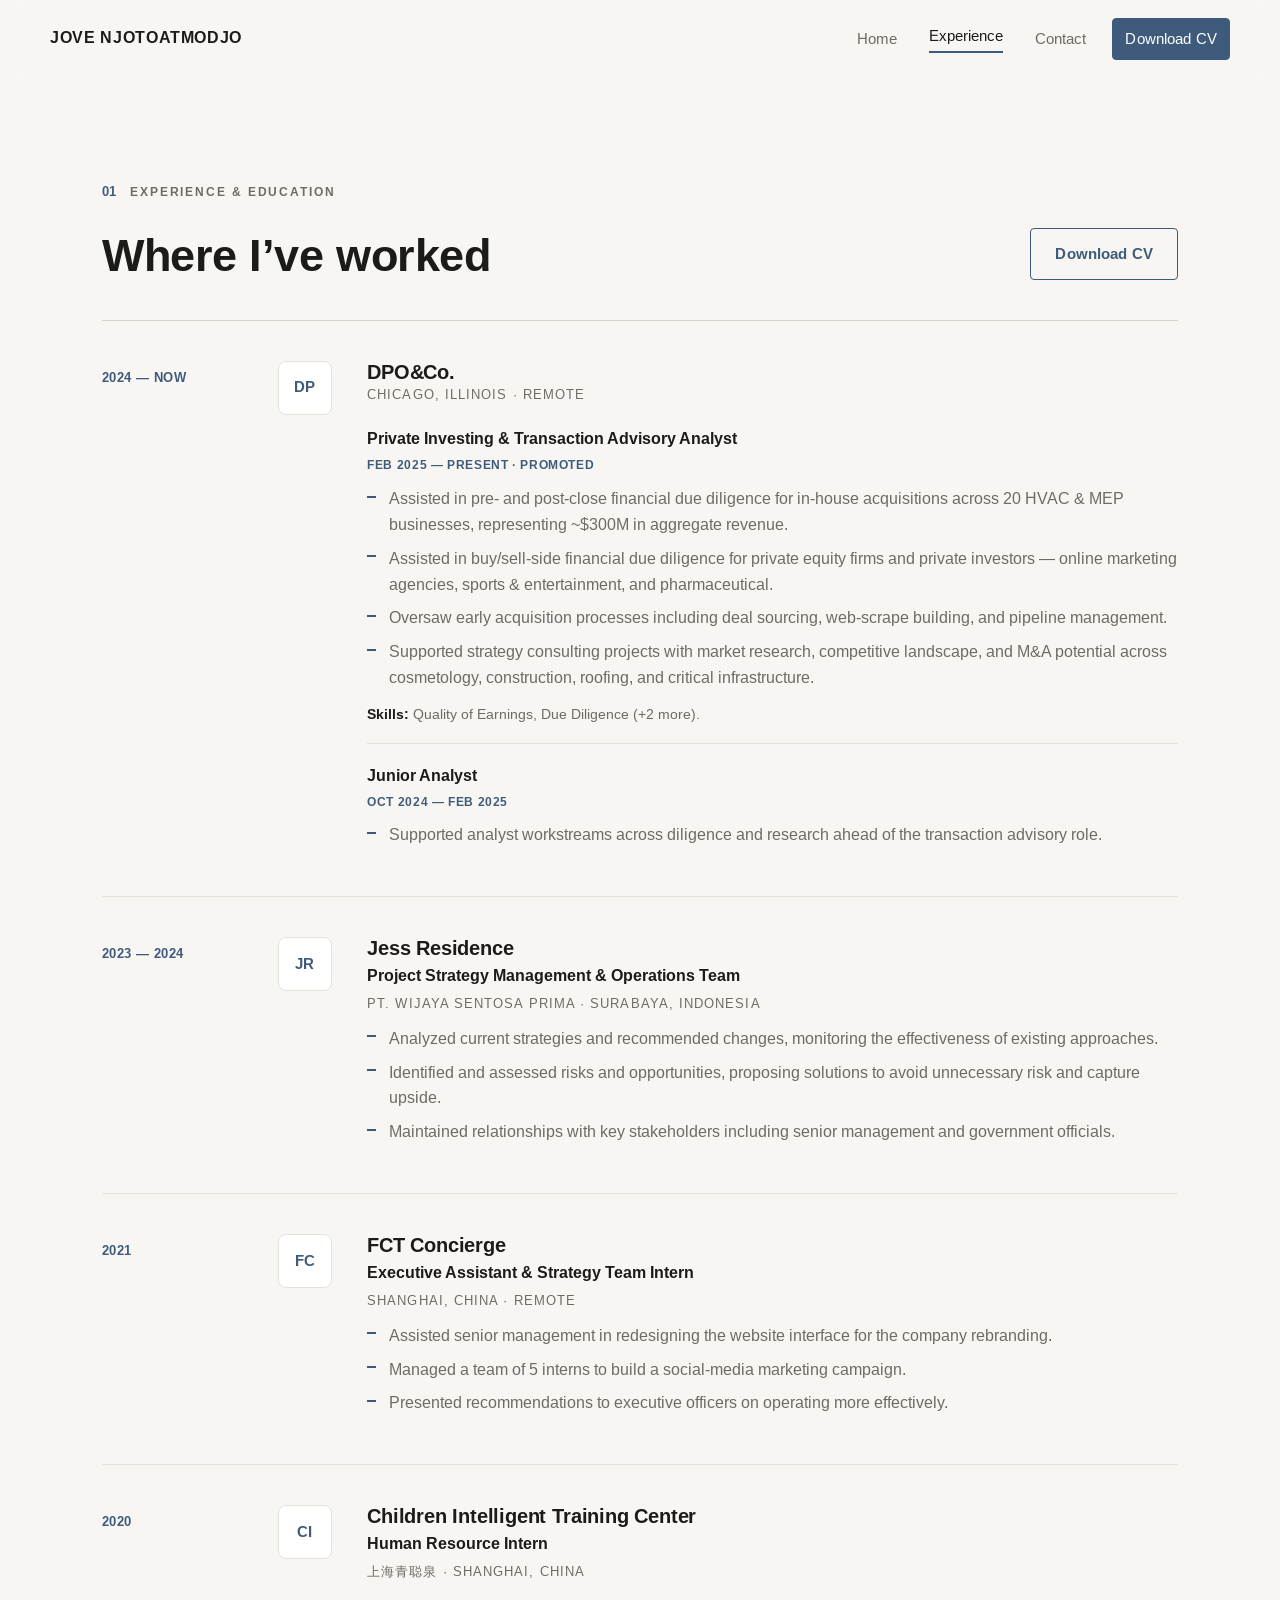
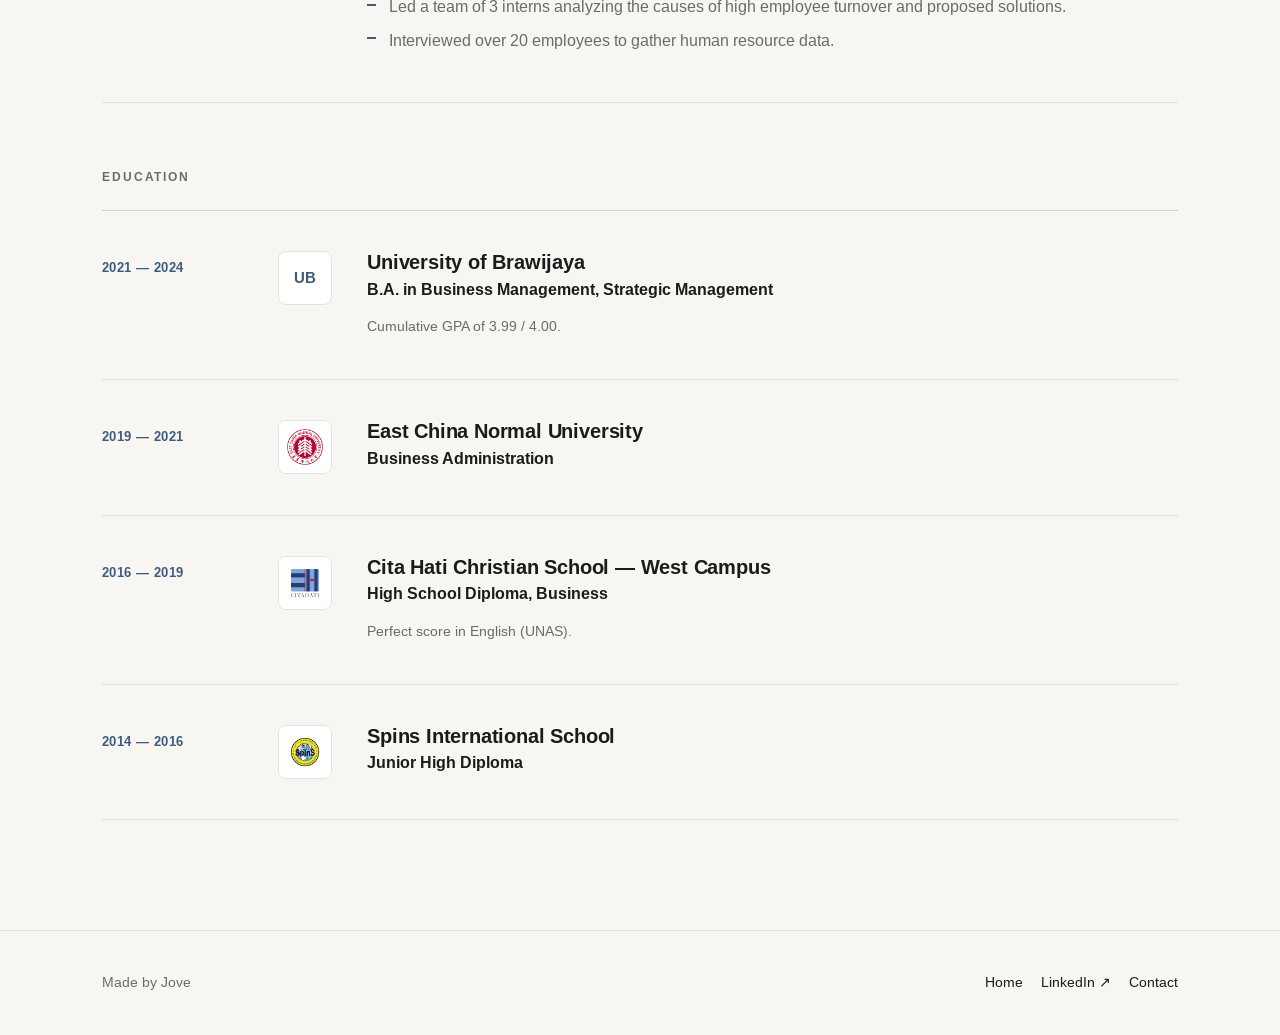
==== experience.html @ 31b121ba "Add files via upload" ====
<!DOCTYPE html>
<html lang="en">
<head>
  <meta charset="UTF-8">
  <meta name="viewport" content="width=device-width, initial-scale=1.0">
  <title>Experience &amp; Education — Jove Njotoatmodjo</title>
  <link rel="preconnect" href="https://fonts.googleapis.com">
  <link rel="preconnect" href="https://fonts.gstatic.com" crossorigin>
  <link href="https://fonts.googleapis.com/css2?family=Arimo:wght@400;500;700&display=swap" rel="stylesheet">
  <link rel="stylesheet" href="style.css">
</head>
<body>

  <header class="site-header">
    <div class="wrap header-inner">
      <a href="index.html" class="brand">Jove Njotoatmodjo</a>
      <nav class="nav">
        <a href="index.html">Home</a>
        <a href="experience.html" class="active">Experience</a>
        <a href="contact.html">Contact</a>
        <a href="Jove_Njotoatmodjo_CV.pdf" class="btn solid cv" download>Download CV</a>
      </nav>
    </div>
  </header>

  <section class="section">
    <div class="wrap">
      <div class="exp-head">
        <div>
          <div class="kicker reveal"><span class="no">01</span><span class="ttl">Experience &amp; Education</span></div>
          <h1 class="section-title reveal" style="margin-bottom:0">Where I&rsquo;ve worked</h1>
        </div>
        <a class="btn line reveal" href="Jove_Njotoatmodjo_CV.pdf" download>Download CV</a>
      </div>

      <div class="timeline">
        <article class="job reveal">
          <div class="when">2024 — Now</div>
          <span class="logo-chip"><span class="mono">DP</span><img src="https://www.google.com/s2/favicons?sz=128&amp;domain=dpoandco.com" alt="DPO&amp;Co logo" onerror="this.remove()"></span>
          <div>
            <h2 class="job-company">DPO&amp;Co.</h2>
            <p class="job-place">Chicago, Illinois · Remote</p>

            <div class="role-block">
              <p class="job-role">Private Investing &amp; Transaction Advisory Analyst</p>
              <p class="role-dates">Feb 2025 — Present · Promoted</p>
              <ul class="points">
                <li>Assisted in pre- and post-close financial due diligence for in-house acquisitions across 20 HVAC &amp; MEP businesses, representing ~$300M in aggregate revenue.</li>
                <li>Assisted in buy/sell-side financial due diligence for private equity firms and private investors — online marketing agencies, sports &amp; entertainment, and pharmaceutical.</li>
                <li>Oversaw early acquisition processes including deal sourcing, web-scrape building, and pipeline management.</li>
                <li>Supported strategy consulting projects with market research, competitive landscape, and M&amp;A potential across cosmetology, construction, roofing, and critical infrastructure.</li>
              </ul>
              <p class="skills-note"><b>Skills:</b> Quality of Earnings, Due Diligence (+2 more).</p>
            </div>

            <div class="role-block">
              <p class="job-role">Junior Analyst</p>
              <p class="role-dates">Oct 2024 — Feb 2025</p>
              <ul class="points">
                <li>Supported analyst workstreams across diligence and research ahead of the transaction advisory role.</li>
              </ul>
            </div>
          </div>
        </article>

        <article class="job reveal">
          <div class="when">2023 — 2024</div>
          <span class="logo-chip"><span class="mono">JR</span></span>
          <div>
            <h2 class="job-company">Jess Residence</h2>
            <p class="job-role">Project Strategy Management &amp; Operations Team</p>
            <p class="job-place">PT. Wijaya Sentosa Prima · Surabaya, Indonesia</p>
            <ul class="points">
              <li>Analyzed current strategies and recommended changes, monitoring the effectiveness of existing approaches.</li>
              <li>Identified and assessed risks and opportunities, proposing solutions to avoid unnecessary risk and capture upside.</li>
              <li>Maintained relationships with key stakeholders including senior management and government officials.</li>
            </ul>
          </div>
        </article>

        <article class="job reveal">
          <div class="when">2021</div>
          <span class="logo-chip"><span class="mono">FC</span></span>
          <div>
            <h2 class="job-company">FCT Concierge</h2>
            <p class="job-role">Executive Assistant &amp; Strategy Team Intern</p>
            <p class="job-place">Shanghai, China · Remote</p>
            <ul class="points">
              <li>Assisted senior management in redesigning the website interface for the company rebranding.</li>
              <li>Managed a team of 5 interns to build a social-media marketing campaign.</li>
              <li>Presented recommendations to executive officers on operating more effectively.</li>
            </ul>
          </div>
        </article>

        <article class="job reveal">
          <div class="when">2020</div>
          <span class="logo-chip"><span class="mono">CI</span></span>
          <div>
            <h2 class="job-company">Children Intelligent Training Center</h2>
            <p class="job-role">Human Resource Intern</p>
            <p class="job-place">上海青聪泉 · Shanghai, China</p>
            <ul class="points">
              <li>Led a team of 3 interns analyzing the causes of high employee turnover and proposed solutions.</li>
              <li>Interviewed over 20 employees to gather human resource data.</li>
            </ul>
          </div>
        </article>
      </div>

      <p class="sub-rule reveal">Education</p>
      <div class="timeline">
        <article class="job reveal">
          <div class="when">2021 — 2024</div>
          <span class="logo-chip"><span class="mono">UB</span><img src="https://www.google.com/s2/favicons?sz=128&amp;domain=ub.ac.id" alt="University of Brawijaya logo" onerror="this.remove()"></span>
          <div>
            <h2 class="job-company">University of Brawijaya</h2>
            <p class="job-role">B.A. in Business Management, Strategic Management</p>
            <p class="skills-note">Cumulative GPA of 3.99 / 4.00.</p>
          </div>
        </article>
        <article class="job reveal">
          <div class="when">2019 — 2021</div>
          <span class="logo-chip"><span class="mono">EC</span><img src="logo-ecnu.png" alt="East China Normal University logo" onerror="this.remove()"></span>
          <div>
            <h2 class="job-company">East China Normal University</h2>
            <p class="job-role">Business Administration</p>
          </div>
        </article>
        <article class="job reveal">
          <div class="when">2016 — 2019</div>
          <span class="logo-chip"><span class="mono">CH</span><img src="logo-citahati.png" alt="Cita Hati logo" onerror="this.remove()"></span>
          <div>
            <h2 class="job-company">Cita Hati Christian School — West Campus</h2>
            <p class="job-role">High School Diploma, Business</p>
            <p class="skills-note">Perfect score in English (UNAS).</p>
          </div>
        </article>
        <article class="job reveal">
          <div class="when">2014 — 2016</div>
          <span class="logo-chip"><span class="mono">SP</span><img src="logo-spins.png" alt="Spins International School logo" onerror="this.remove()"></span>
          <div>
            <h2 class="job-company">Spins International School</h2>
            <p class="job-role">Junior High Diploma</p>
          </div>
        </article>
      </div>
    </div>
  </section>

  <footer class="site-footer">
    <div class="wrap footer-inner">
      <p>Made by Jove</p>
      <div class="links">
        <a href="index.html">Home</a>
        <a href="https://www.linkedin.com/in/jove-n-2739461a4/" target="_blank" rel="noopener">LinkedIn &#8599;</a>
        <a href="contact.html">Contact</a>
      </div>
    </div>
  </footer>

  <script src="script.js"></script>
</body>
</html>
---- style.css ----
/* =========================================================
   style.css — clean corporate. Swiss grotesk (Arimo).
   Soft neutrals + a single slate-blue accent. Calm motion.
   ========================================================= */

/* ---- 1. TOKENS ---- */
:root{
  --paper:#f7f6f3;
  --surface:#ffffff;
  --ink:#1b1b1a;
  --muted:#6c6c66;
  --line:#e4e2db;
  --line-strong:#d3d1c8;
  --slate:#3f5b7c;
  --slate-dark:#2f4762;
  --slate-tint:#eef2f6;
  --font:"Arimo","Helvetica Neue",Helvetica,Arial,sans-serif;
  --max:1180px;
  --pad:clamp(20px,5vw,52px);
}

/* ---- 2. RESET ---- */
*{margin:0;padding:0;box-sizing:border-box}
html{scroll-behavior:smooth;-webkit-text-size-adjust:100%}
body{font-family:var(--font);background:var(--paper);color:var(--ink);font-size:17px;line-height:1.65;
  -webkit-font-smoothing:antialiased;text-rendering:optimizeLegibility;overflow-x:hidden}
img{max-width:100%;display:block}
a{color:inherit;text-decoration:none}
::selection{background:var(--slate);color:#fff}

.wrap{width:100%;max-width:var(--max);margin:0 auto;padding:0 var(--pad)}
.section{padding:clamp(56px,8vw,104px) 0}
.eyebrow{display:inline-block;text-transform:uppercase;letter-spacing:.16em;font-size:.72rem;font-weight:700;color:var(--slate)}
.lead{color:var(--muted);font-size:1.12rem;max-width:60ch}

/* ---- 3. BUTTONS ---- */
.btn{display:inline-flex;align-items:center;gap:9px;font-weight:700;font-size:.92rem;letter-spacing:.01em;
  padding:13px 24px;border:1px solid var(--slate);border-radius:4px;cursor:pointer;
  transition:background .2s ease,color .2s ease,border-color .2s ease,transform .2s ease}
.btn.solid{background:var(--slate);color:#fff}
.btn.solid:hover{background:var(--slate-dark);border-color:var(--slate-dark)}
.btn.line{background:transparent;color:var(--slate)}
.btn.line:hover{background:var(--slate);color:#fff}
.btn.ghost{border-color:var(--line-strong);color:var(--ink)}
.btn.ghost:hover{border-color:var(--slate);color:var(--slate)}

/* ---- 4. HEADER ---- */
.site-header{position:sticky;top:0;z-index:40;background:rgba(247,246,243,.88);
  backdrop-filter:blur(8px);-webkit-backdrop-filter:blur(8px);
  border-bottom:1px solid transparent;transition:border-color .25s ease,box-shadow .25s ease}
.site-header.scrolled{border-color:var(--line);box-shadow:0 1px 0 rgba(0,0,0,.02)}
.header-inner{display:flex;align-items:center;justify-content:space-between;gap:20px;padding:16px 0}
.brand{font-weight:700;text-transform:uppercase;letter-spacing:.04em;font-size:1.02rem}
.nav{display:flex;align-items:center;gap:8px}
.nav a{color:var(--muted);font-weight:500;font-size:.92rem;padding:8px 12px;border-radius:4px;transition:color .2s,background .2s}
.nav a:hover{color:var(--ink)}
.nav a.active{color:var(--ink)}
.nav a.active::after{content:"";display:block;height:2px;background:var(--slate);margin-top:3px}
.nav .cv{margin-left:6px}

/* ---- 5. HERO ---- */
.hero{padding:clamp(48px,7vw,86px) 0 clamp(40px,6vw,72px)}
.hero .eyebrow{margin-bottom:18px}
.hero-title{font-weight:700;text-transform:uppercase;letter-spacing:-.005em;line-height:1.0;font-size:clamp(2.5rem,7vw,5rem)}
.hero-role{font-weight:500;font-size:clamp(1.1rem,2.1vw,1.5rem);margin-top:18px;color:var(--ink)}
.hero-lead{margin-top:18px}
.hero-actions{display:flex;gap:12px;flex-wrap:wrap;margin-top:30px}

/* ---- 5b. SECTORS TICKER ---- */
.ticker{border-top:1px solid var(--line);border-bottom:1px solid var(--line);background:var(--surface);overflow:hidden;white-space:nowrap}
.ticker-track{display:inline-block;padding:15px 0;animation:tick 32s linear infinite;will-change:transform}
.ticker:hover .ticker-track{animation-play-state:paused}
.ticker-item{font-weight:700;text-transform:uppercase;letter-spacing:.09em;font-size:.86rem;color:var(--ink)}
.ticker-dot{display:inline-block;width:6px;height:6px;border-radius:50%;background:var(--slate);margin:0 24px;vertical-align:middle}
@keyframes tick{to{transform:translateX(-50%)}}

/* ---- 6. STATS ---- */
.stats{display:grid;grid-template-columns:repeat(4,1fr)}
.stat{padding:30px 26px 30px 0}
.stat-num{font-weight:700;letter-spacing:-.02em;line-height:1;font-size:clamp(2.1rem,4.4vw,3.1rem)}
.stat-label{color:var(--muted);font-size:.9rem;margin-top:10px;max-width:20ch}

/* ---- 7. SECTION HEADINGS ---- */
.kicker{display:flex;align-items:baseline;gap:14px;margin-bottom:30px}
.kicker .no{font-weight:700;color:var(--slate);font-size:.82rem}
.kicker .ttl{text-transform:uppercase;letter-spacing:.16em;font-size:.74rem;color:var(--muted);font-weight:700}
.section-title{font-weight:700;letter-spacing:-.01em;line-height:1.06;font-size:clamp(1.8rem,4vw,2.8rem);margin-bottom:16px}

/* ---- 8. ABOUT ---- */
.about{display:grid;grid-template-columns:340px 1fr;gap:clamp(28px,5vw,60px);align-items:start}
.about-photo{border-radius:6px;overflow:hidden;border:1px solid var(--line)}
.about-photo img{width:100%;aspect-ratio:4/5;object-fit:cover}
.about-body p{color:var(--muted);font-size:1.08rem;margin-bottom:16px}
.about-body p:last-child{margin-bottom:0}
.about-body .section-title{color:var(--ink)}

/* ---- 9. FOCUS ---- */
.focus{display:grid;grid-template-columns:repeat(3,1fr);gap:20px}
.focus-card{background:var(--surface);border:1px solid var(--line);border-radius:6px;padding:28px 26px;transition:border-color .2s ease,transform .2s ease}
.focus-card:hover{border-color:var(--slate);transform:translateY(-3px)}
.focus-card .fno{font-weight:700;color:var(--slate);font-size:.82rem;letter-spacing:.04em}
.focus-card h3{font-weight:700;font-size:1.18rem;margin:10px 0 8px}
.focus-card p{color:var(--muted);font-size:.96rem}

/* ---- 10. CTA ---- */
.cta{background:var(--slate);color:#fff;border-radius:8px;padding:clamp(34px,5vw,56px);
  display:flex;align-items:center;justify-content:space-between;gap:24px;flex-wrap:wrap}
.cta h2{font-weight:700;font-size:clamp(1.6rem,3.4vw,2.4rem);letter-spacing:-.01em;line-height:1.1}
.cta p{color:rgba(255,255,255,.8);margin-top:8px}
.cta .btn{background:#fff;color:var(--slate);border-color:#fff}
.cta .btn:hover{background:rgba(255,255,255,.88)}

/* ---- 11. EXPERIENCE ---- */
.exp-head{display:flex;align-items:flex-end;justify-content:space-between;gap:20px;flex-wrap:wrap;margin-bottom:40px}
.timeline{border-top:1px solid var(--line-strong)}
.job{display:grid;grid-template-columns:150px 64px 1fr;gap:clamp(12px,2vw,26px);
  padding:clamp(26px,3.5vw,40px) 0;border-bottom:1px solid var(--line)}
.job .when{font-weight:700;font-size:.82rem;color:var(--slate);letter-spacing:.03em;padding-top:6px;text-transform:uppercase}
.logo-chip{width:54px;height:54px;border-radius:8px;border:1px solid var(--line);background:var(--surface);
  display:grid;place-items:center;position:relative;overflow:hidden}
.logo-chip .mono{font-weight:700;font-size:.95rem;color:var(--slate)}
.logo-chip img{position:absolute;inset:0;width:100%;height:100%;object-fit:contain;padding:8px;background:#fff}
.job-company{font-weight:700;font-size:1.22rem;letter-spacing:-.01em;line-height:1.15}
.job-role{font-weight:700;font-size:1.02rem;margin:3px 0 2px;color:var(--ink)}
.job-place{font-size:.84rem;color:var(--muted);text-transform:uppercase;letter-spacing:.08em;margin-bottom:12px}
.points{list-style:none}
.points li{position:relative;padding-left:22px;margin-bottom:8px;color:var(--muted);font-size:.98rem}
.points li::before{content:"";position:absolute;left:0;top:.62em;width:9px;height:2px;background:var(--slate)}
.skills-note{margin-top:12px;font-size:.9rem;color:var(--muted)}
.skills-note b{color:var(--ink)}
.role-block{padding-top:16px;margin-top:16px;border-top:1px solid var(--line)}
.role-block:first-of-type{padding-top:6px;margin-top:6px;border-top:none}
.role-dates{font-weight:700;font-size:.78rem;letter-spacing:.05em;text-transform:uppercase;color:var(--slate);margin:0 0 10px}
.sub-rule{text-transform:uppercase;letter-spacing:.16em;font-size:.74rem;color:var(--muted);font-weight:700;margin:clamp(40px,5vw,64px) 0 24px}

/* ---- 12. CONTACT ---- */
.contact-grid{display:grid;grid-template-columns:0.9fr 1.1fr;gap:clamp(30px,5vw,64px);align-items:start}
.cinfo{list-style:none;border-top:1px solid var(--line-strong)}
.cinfo li{padding:18px 0;border-bottom:1px solid var(--line);display:flex;justify-content:space-between;gap:16px;align-items:baseline}
.cinfo .k{text-transform:uppercase;letter-spacing:.13em;font-size:.72rem;color:var(--muted);font-weight:700}
.cinfo .v{font-weight:500;font-size:1.02rem;text-align:right}
.cinfo a.v:hover{color:var(--slate)}
.form-card{background:var(--surface);border:1px solid var(--line);border-radius:8px;padding:clamp(24px,3.5vw,38px)}
.field{margin-bottom:18px}
.field label{display:block;font-weight:700;font-size:.84rem;margin-bottom:7px}
.field input,.field textarea{width:100%;font-family:var(--font);font-size:1rem;color:var(--ink);background:var(--paper);
  border:1px solid var(--line-strong);border-radius:5px;padding:12px 14px;transition:border-color .2s,box-shadow .2s}
.field input::placeholder,.field textarea::placeholder{color:#a6a59d}
.field input:focus,.field textarea:focus{outline:none;border-color:var(--slate);box-shadow:0 0 0 3px rgba(63,91,124,.14)}
.form-status{margin-top:14px;font-size:.95rem;font-weight:700}
.form-status:empty{margin-top:0}
.form-status.ok{color:#1f6b3a}
.form-status.err{color:#9a1414}

/* ---- 13. FOOTER ---- */
.site-footer{border-top:1px solid var(--line);margin-top:8px;padding:40px 0}
.footer-inner{display:flex;justify-content:space-between;align-items:center;gap:16px;flex-wrap:wrap;color:var(--muted);font-size:.9rem}
.footer-inner .links{display:flex;gap:18px;flex-wrap:wrap}
.footer-inner a{font-weight:500;color:var(--ink)}
.footer-inner a:hover{color:var(--slate)}

/* ---- 14. REVEAL ---- */
.reveal{opacity:0;transform:translateY(18px);transition:opacity .7s ease,transform .7s ease}
.reveal.in{opacity:1;transform:none}
.d1{transition-delay:.06s}.d2{transition-delay:.12s}.d3{transition-delay:.18s}

/* ---- 15. RESPONSIVE ---- */
@media (max-width:900px){
  .stats{grid-template-columns:repeat(2,1fr)}
  .stat{border-bottom:1px solid var(--line)}
  .about{grid-template-columns:1fr;gap:28px}
  .about-photo{max-width:320px}
  .focus{grid-template-columns:1fr}
  .contact-grid{grid-template-columns:1fr;gap:34px}
  .job{grid-template-columns:60px 1fr;gap:16px}
  .job .when{grid-column:1 / -1;padding-top:0}
}
@media (max-width:600px){
  body{font-size:16px}
  .header-inner{flex-direction:column;align-items:center;gap:11px;padding:13px 0}
  .brand{font-size:1rem}
  .nav{width:100%;justify-content:center;flex-wrap:wrap;gap:6px}
  .nav a{padding:7px 12px;font-size:.92rem}
  .nav .cv{flex-basis:100%;margin-left:0;justify-content:center;margin-top:3px}
  .stats{grid-template-columns:1fr}
  .stat{padding-right:0}
  .cta{flex-direction:column;align-items:flex-start}
  .cinfo li{flex-direction:column;gap:4px}
  .cinfo .v{text-align:left}
  .hero-actions .btn{width:100%;justify-content:center}
}

/* ---- 16. REDUCED MOTION ---- */
@media (prefers-reduced-motion:reduce){
  *,*::before,*::after{transition-duration:.001ms!important;animation-duration:.001ms!important;scroll-behavior:auto!important}
  .reveal{opacity:1;transform:none}
  .ticker-track{animation:none!important}
}
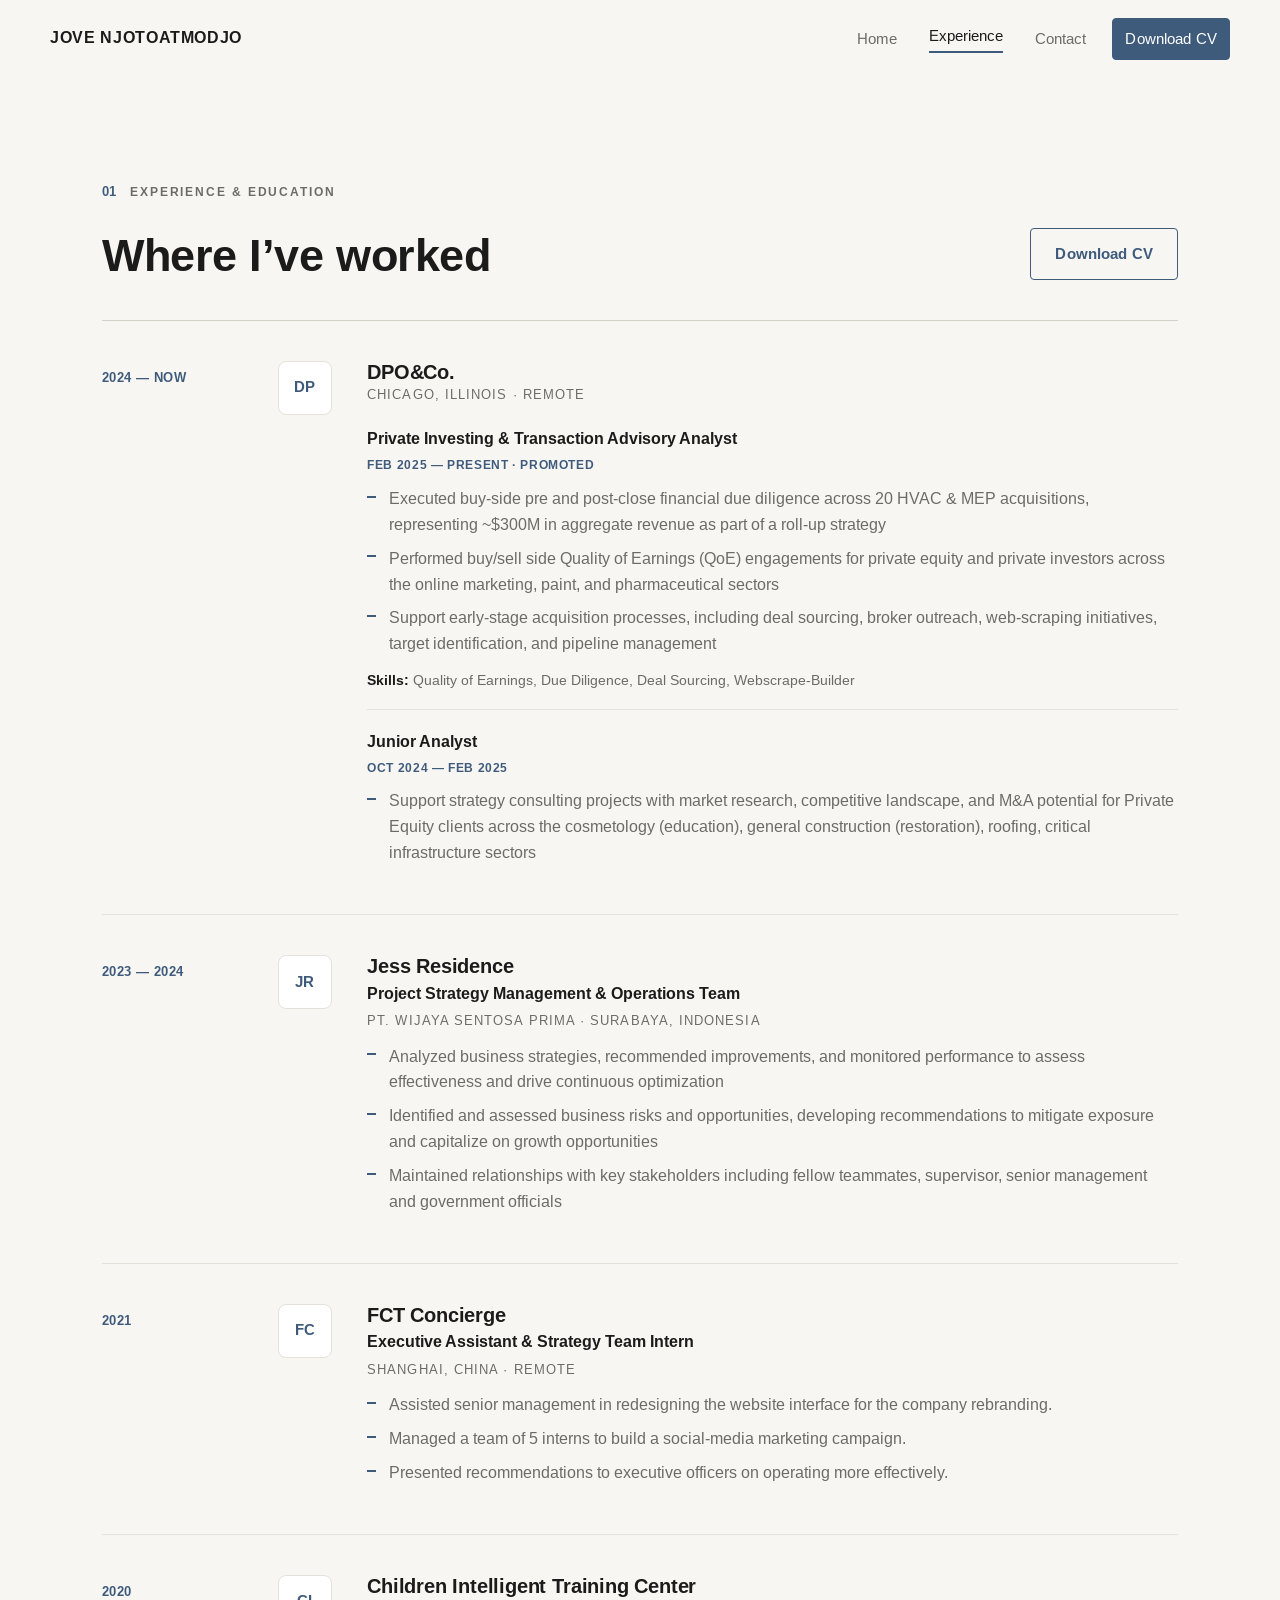
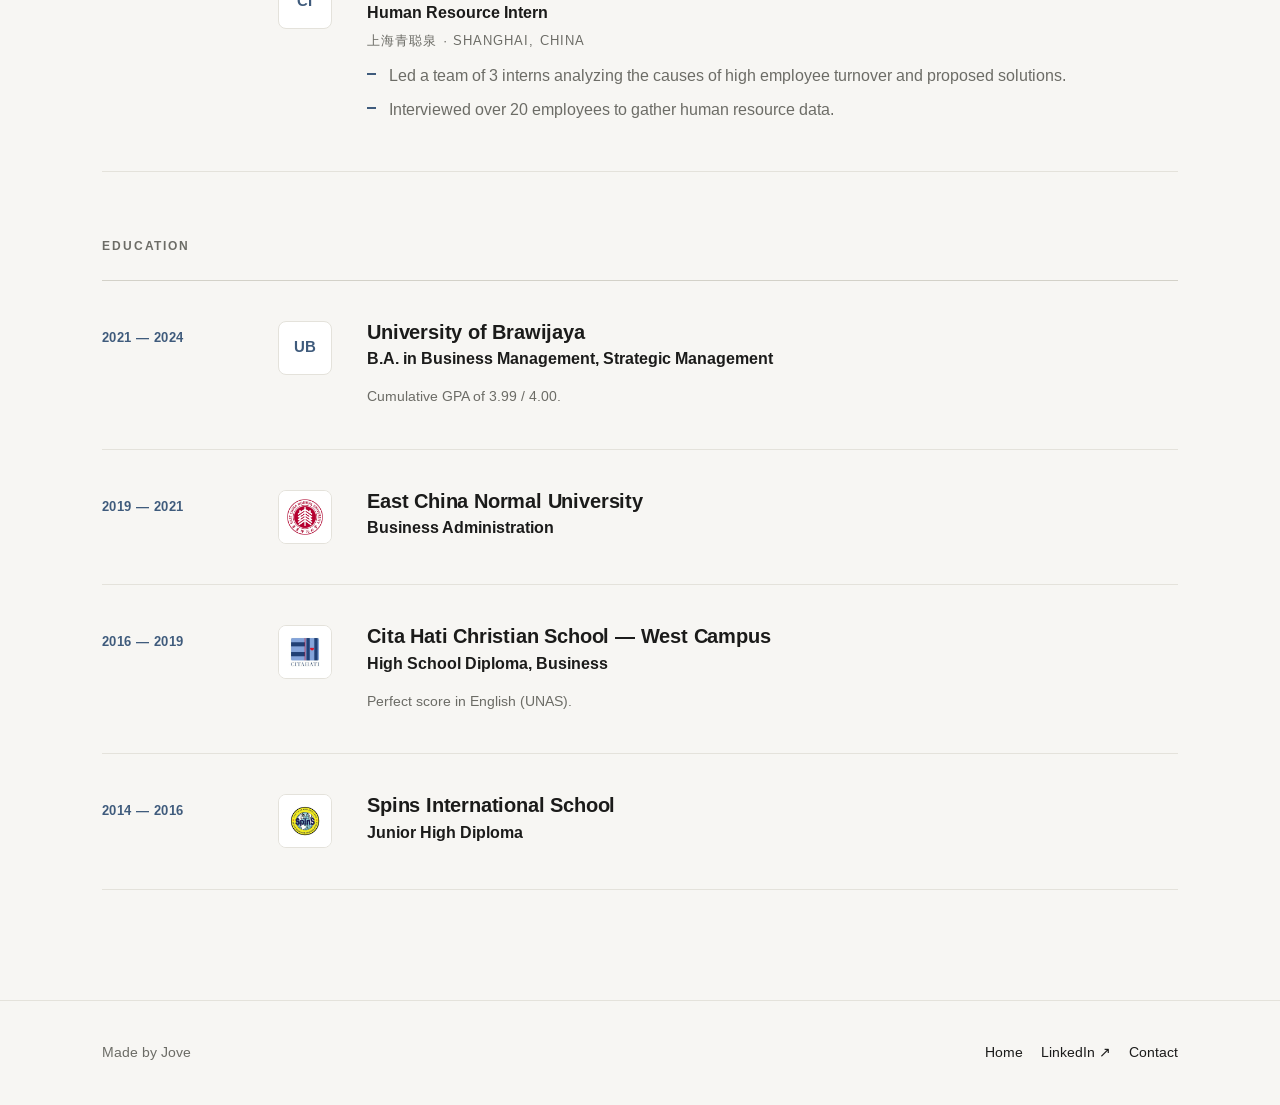
==== commit 65f37aae: "Revise experience details and enhance descriptions" ====
--- a/experience.html
+++ b/experience.html
@@ -45,19 +45,18 @@
               <p class="job-role">Private Investing &amp; Transaction Advisory Analyst</p>
               <p class="role-dates">Feb 2025 — Present · Promoted</p>
               <ul class="points">
-                <li>Assisted in pre- and post-close financial due diligence for in-house acquisitions across 20 HVAC &amp; MEP businesses, representing ~$300M in aggregate revenue.</li>
-                <li>Assisted in buy/sell-side financial due diligence for private equity firms and private investors — online marketing agencies, sports &amp; entertainment, and pharmaceutical.</li>
-                <li>Oversaw early acquisition processes including deal sourcing, web-scrape building, and pipeline management.</li>
-                <li>Supported strategy consulting projects with market research, competitive landscape, and M&amp;A potential across cosmetology, construction, roofing, and critical infrastructure.</li>
+                <li>Executed buy-side pre and post-close financial due diligence across 20 HVAC & MEP acquisitions, representing ~$300M in aggregate revenue as part of a roll-up strategy</li>
+                <li>Performed buy/sell side Quality of Earnings (QoE) engagements for private equity and private investors across the online marketing, paint, and pharmaceutical sectors</li>
+                <li>Support early-stage acquisition processes, including deal sourcing, broker outreach, web-scraping initiatives, target identification, and pipeline management</li>   
               </ul>
-              <p class="skills-note"><b>Skills:</b> Quality of Earnings, Due Diligence (+2 more).</p>
+              <p class="skills-note"><b>Skills:</b> Quality of Earnings, Due Diligence, Deal Sourcing, Webscrape-Builder</p>
             </div>
 
             <div class="role-block">
               <p class="job-role">Junior Analyst</p>
               <p class="role-dates">Oct 2024 — Feb 2025</p>
               <ul class="points">
-                <li>Supported analyst workstreams across diligence and research ahead of the transaction advisory role.</li>
+                <li>Support strategy consulting projects with market research, competitive landscape, and M&A potential for Private Equity clients across the cosmetology (education)​, general construction (restoration)​, roofing​, critical infrastructure sectors</li>
               </ul>
             </div>
           </div>
@@ -71,9 +70,9 @@
             <p class="job-role">Project Strategy Management &amp; Operations Team</p>
             <p class="job-place">PT. Wijaya Sentosa Prima · Surabaya, Indonesia</p>
             <ul class="points">
-              <li>Analyzed current strategies and recommended changes, monitoring the effectiveness of existing approaches.</li>
-              <li>Identified and assessed risks and opportunities, proposing solutions to avoid unnecessary risk and capture upside.</li>
-              <li>Maintained relationships with key stakeholders including senior management and government officials.</li>
+              <li>Analyzed business strategies, recommended improvements, and monitored performance to assess effectiveness and drive continuous optimization</li>
+              <li>Identified and assessed business risks and opportunities, developing recommendations to mitigate exposure and capitalize on growth opportunities</li>
+              <li>Maintained relationships with key stakeholders including fellow teammates, supervisor, senior management and government officials</li>
             </ul>
           </div>
         </article>
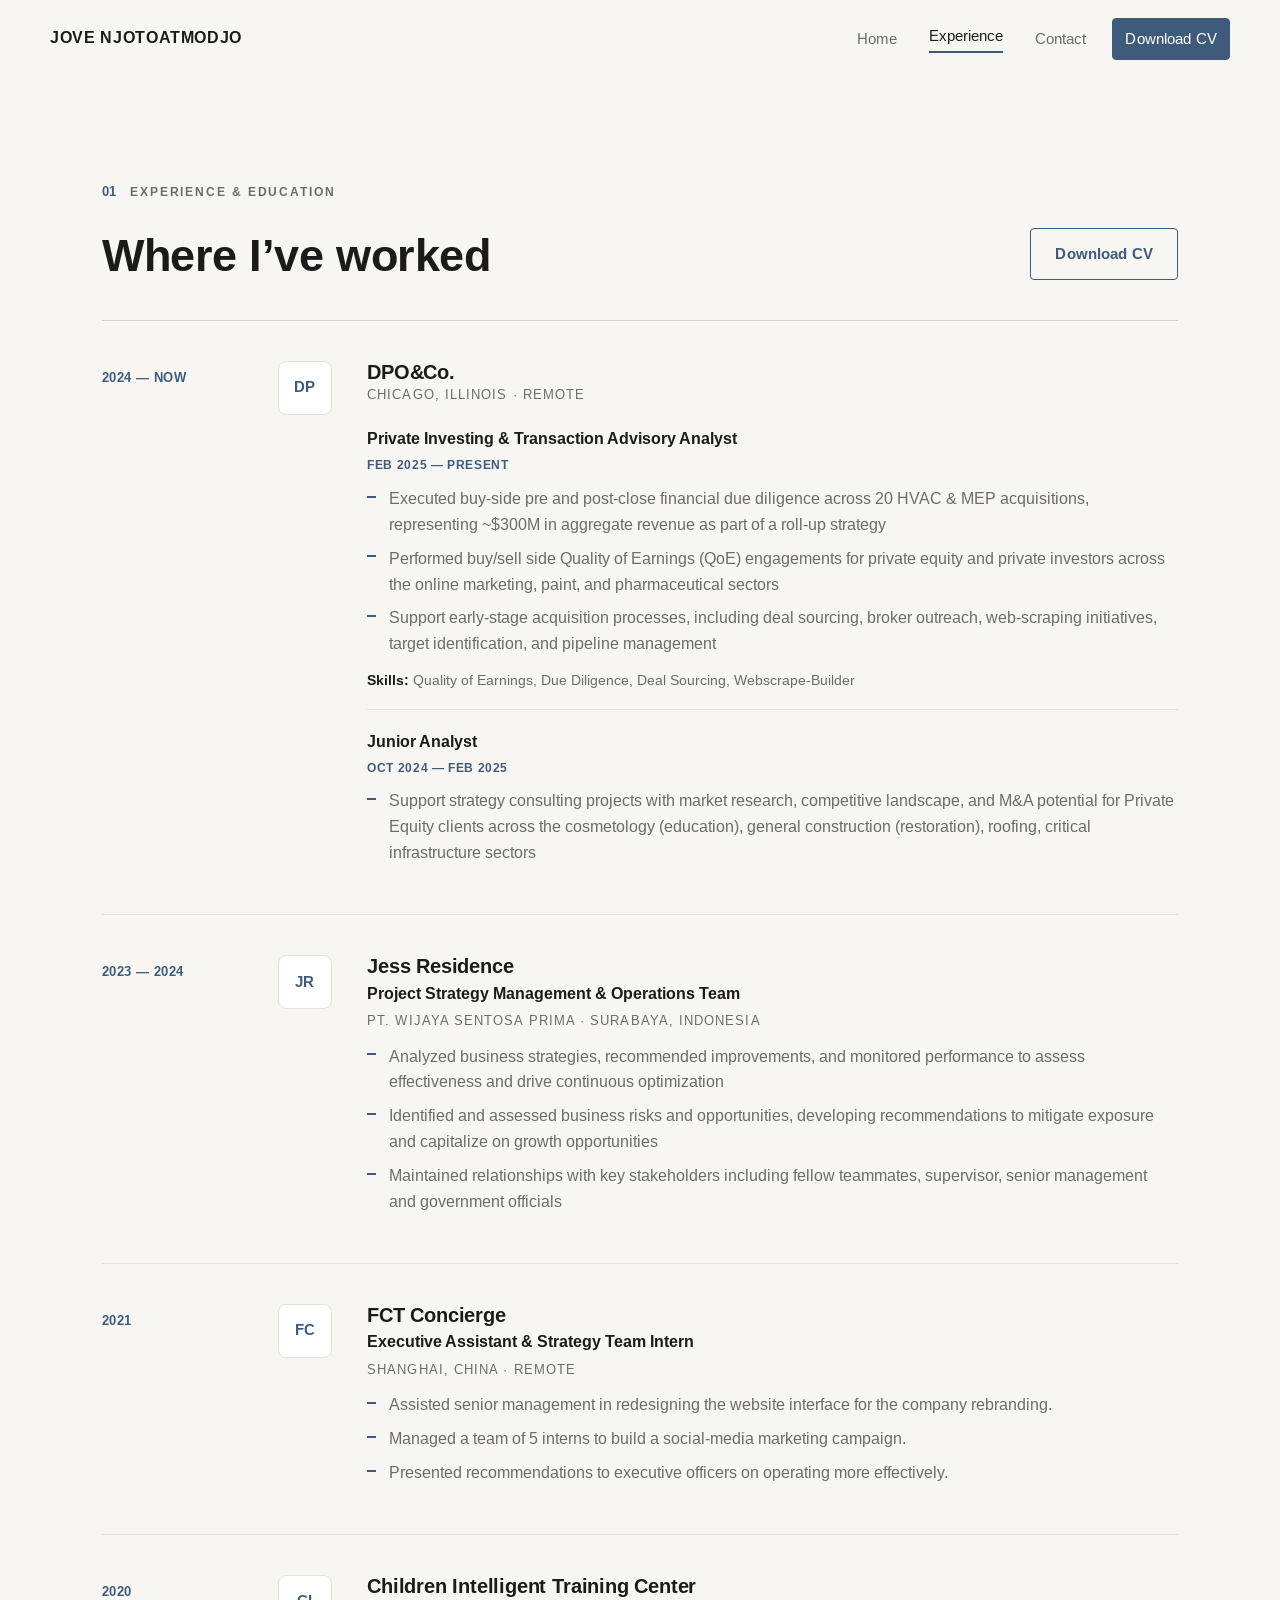
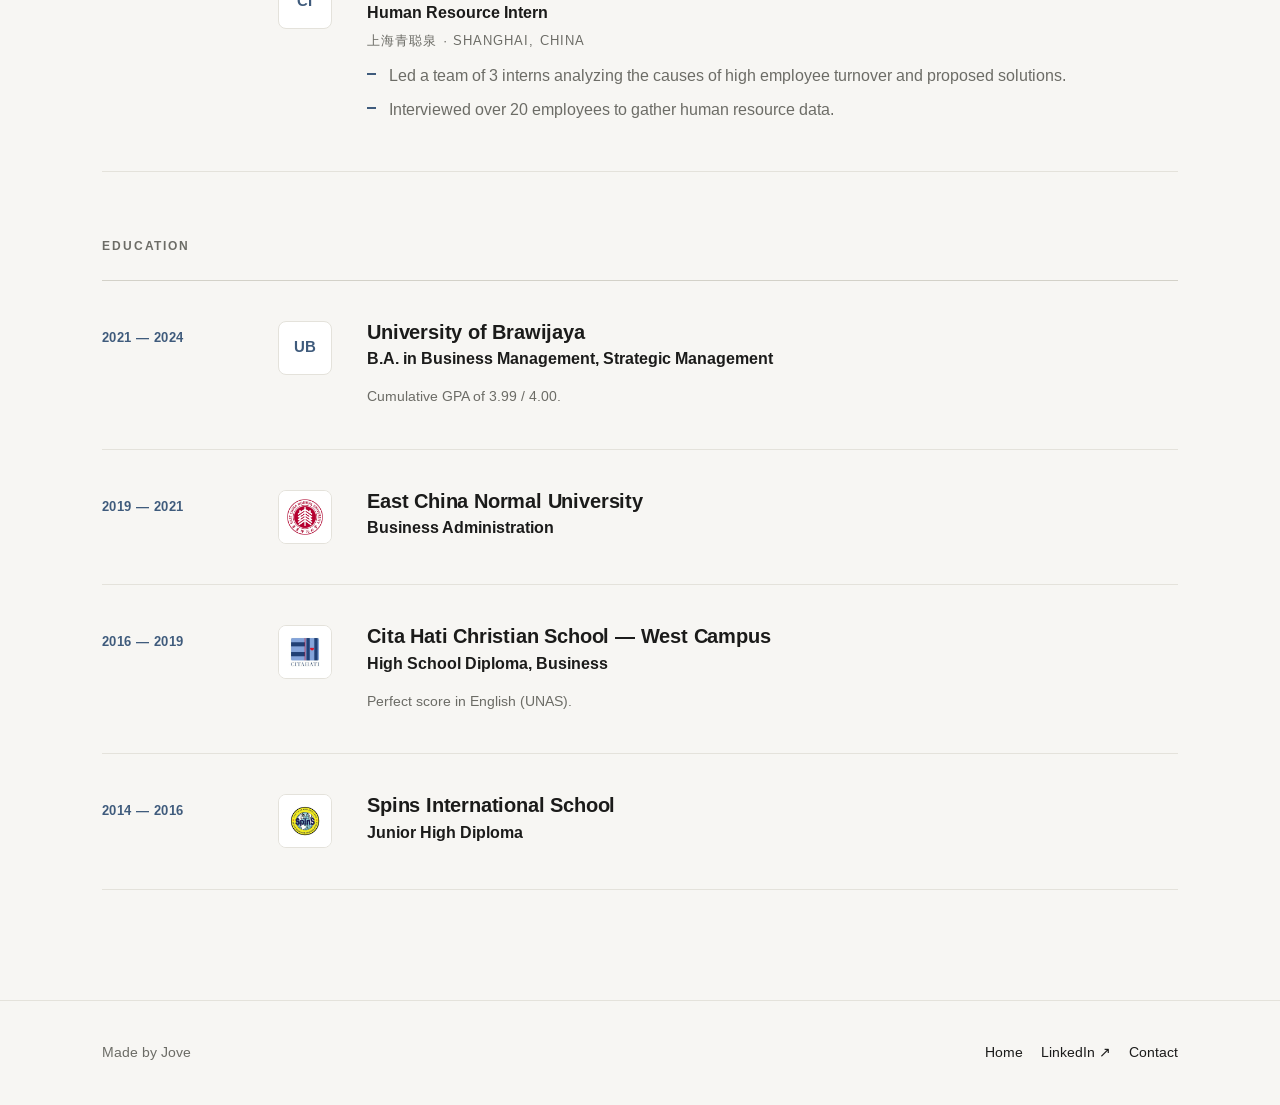
==== commit 74d48146: "Update experience.html" ====
--- a/experience.html
+++ b/experience.html
@@ -43,7 +43,7 @@
 
             <div class="role-block">
               <p class="job-role">Private Investing &amp; Transaction Advisory Analyst</p>
-              <p class="role-dates">Feb 2025 — Present · Promoted</p>
+              <p class="role-dates">Feb 2025 — Present</p>
               <ul class="points">
                 <li>Executed buy-side pre and post-close financial due diligence across 20 HVAC & MEP acquisitions, representing ~$300M in aggregate revenue as part of a roll-up strategy</li>
                 <li>Performed buy/sell side Quality of Earnings (QoE) engagements for private equity and private investors across the online marketing, paint, and pharmaceutical sectors</li>
